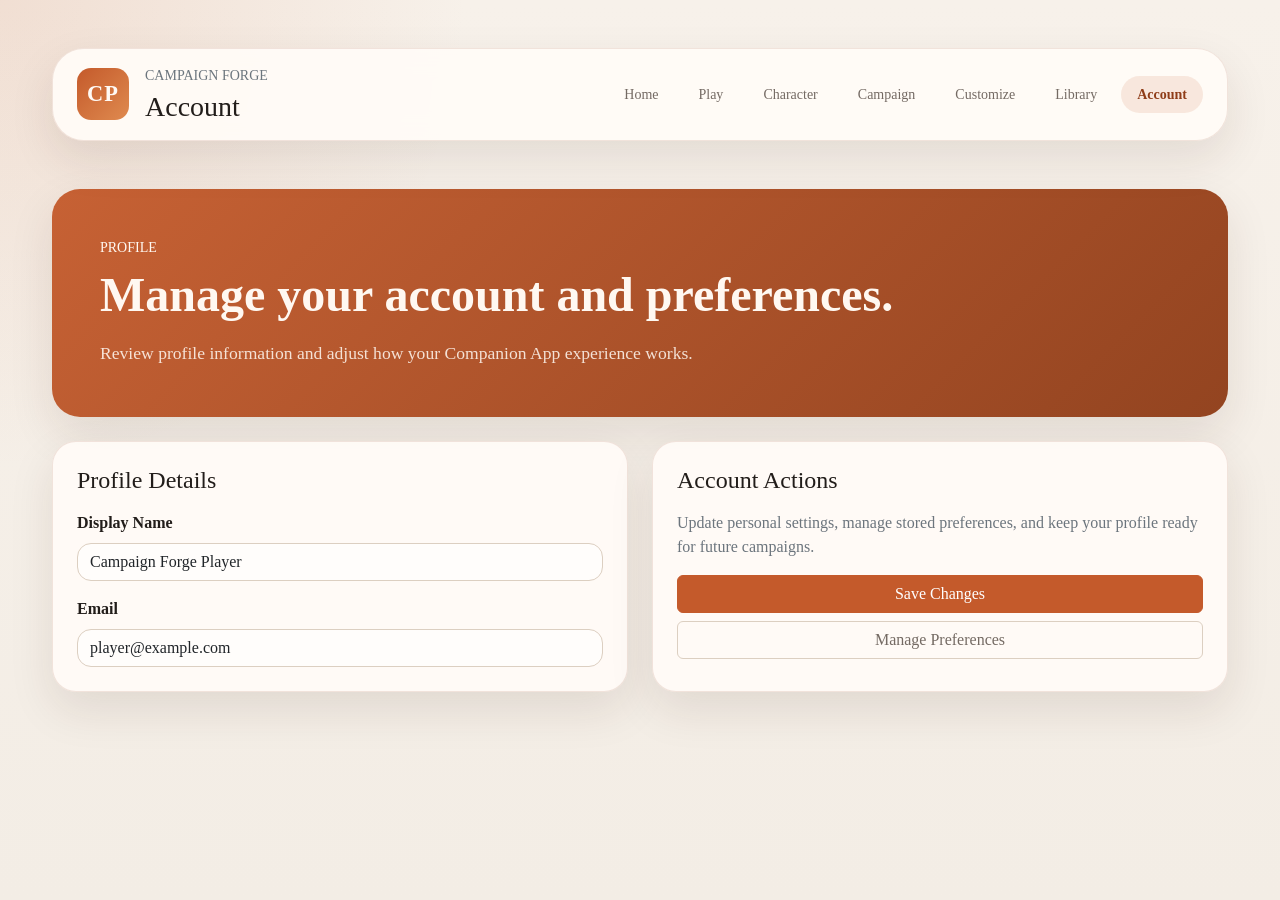
==== Account.html @ 8893d9fb "Add themed multi-page navigation and placeholder pages" ====
<!DOCTYPE html>
<html lang="en">
<head>
  <meta charset="utf-8">
  <meta name="viewport" content="width=device-width, initial-scale=1">
  <title>Account</title>
  <link href="https://cdn.jsdelivr.net/npm/bootstrap@5.3.3/dist/css/bootstrap.min.css" rel="stylesheet">
  <link href="style.css" rel="stylesheet">
</head>
<body>
  <div class="container py-4 py-lg-5 app-shell">
    <header class="topbar rounded-5 px-3 px-lg-4 py-3 mb-4 mb-lg-5">
      <div class="d-flex flex-column flex-lg-row align-items-lg-center gap-3 justify-content-between">
        <div class="d-flex align-items-center gap-3">
          <div class="brand-mark">CP</div>
          <div>
            <p class="text-uppercase small mb-1 text-secondary">Campaign Forge</p>
            <h1 class="h3 mb-0">Account</h1>
          </div>
        </div>
        <ul class="nav nav-pills flex-wrap gap-2 small">
          <li class="nav-item"><a class="nav-link" href="index.html">Home</a></li>
          <li class="nav-item"><a class="nav-link" href="Play.html">Play</a></li>
          <li class="nav-item"><a class="nav-link" href="CharacterPage.html">Character</a></li>
          <li class="nav-item"><a class="nav-link" href="Campaign.html">Campaign</a></li>
          <li class="nav-item"><a class="nav-link" href="Customize.html">Customize</a></li>
          <li class="nav-item"><a class="nav-link" href="Library.html">Library</a></li>
          <li class="nav-item"><a class="nav-link active" aria-current="page" href="Account.html">Account</a></li>
        </ul>
      </div>
    </header>

    <section class="page-hero p-4 p-lg-5 mb-4">
      <p class="text-uppercase small mb-2">Profile</p>
      <h2 class="display-5 fw-semibold mb-3">Manage your account and preferences.</h2>
      <p class="helper-text mb-0">Review profile information and adjust how your Companion App experience works.</p>
    </section>

    <div class="row g-4">
      <div class="col-lg-6">
        <div class="builder-card p-4 h-100">
          <h3 class="h4 mb-3">Profile Details</h3>
          <div class="mb-3">
            <label class="form-label">Display Name</label>
            <input type="text" class="form-control" value="Campaign Forge Player">
          </div>
          <div>
            <label class="form-label">Email</label>
            <input type="email" class="form-control" value="player@example.com">
          </div>
        </div>
      </div>
      <div class="col-lg-6">
        <div class="builder-card p-4 h-100">
          <h3 class="h4 mb-3">Account Actions</h3>
          <p class="text-secondary">Update personal settings, manage stored preferences, and keep your profile ready for future campaigns.</p>
          <div class="d-flex flex-column gap-2">
            <button class="btn btn-primary">Save Changes</button>
            <button class="btn btn-outline-secondary">Manage Preferences</button>
          </div>
        </div>
      </div>
    </div>
  </div>
</body>
</html>
---- style.css ----
:root {
  --page-bg: #f3ede5;
  --panel-bg: rgba(255, 251, 247, 0.94);
  --accent: #c45a2b;
  --accent-dark: #8f3d18;
  --ink: #221d1a;
  --muted: #746a63;
  --border: #dccfc1;
  --card-shadow: 0 18px 45px rgba(60, 31, 15, 0.1);
}

body {
  background:
    radial-gradient(circle at top left, rgba(196, 90, 43, 0.12), transparent 30%),
    linear-gradient(180deg, #f7f1ea 0%, var(--page-bg) 100%);
  color: var(--ink);
  font-family: Georgia, "Times New Roman", serif;
  min-height: 100vh;
}

.app-shell {
  max-width: 1200px;
}

.topbar,
.panel-card,
.feature-card,
.builder-card,
.info-card,
.status-card,
.library-card {
  background: var(--panel-bg);
  border: 1px solid rgba(143, 61, 24, 0.12);
  box-shadow: var(--card-shadow);
}

.topbar {
  -webkit-backdrop-filter: blur(12px);
  backdrop-filter: blur(12px);
}

.brand-mark {
  width: 52px;
  height: 52px;
  border-radius: 14px;
  display: grid;
  place-items: center;
  background: linear-gradient(135deg, var(--accent), #df8a4f);
  color: #fffaf5;
  font-size: 1.4rem;
  font-weight: 700;
  letter-spacing: 0.05em;
}

.nav-pills .nav-link {
  color: var(--muted);
  border-radius: 999px;
  padding-inline: 1rem;
}

.nav-pills .nav-link.active,
.nav-pills .show > .nav-link {
  background-color: rgba(196, 90, 43, 0.12);
  color: var(--accent-dark);
  font-weight: 600;
}

.hero,
.page-hero {
  background: linear-gradient(135deg, rgba(196, 90, 43, 0.95), rgba(143, 61, 24, 0.96));
  color: #fff8f1;
  border-radius: 28px;
  box-shadow: var(--card-shadow);
  overflow: hidden;
}

.hero .lead-copy,
.page-hero .lead-copy,
.helper-text {
  color: rgba(255, 248, 241, 0.86);
  font-size: 1.1rem;
  line-height: 1.7;
}

.quote-text {
  font-size: 1.05rem;
  color: rgba(255, 248, 241, 0.78);
}

.metric {
  border: 1px solid rgba(255, 248, 241, 0.2);
  border-radius: 18px;
  background: rgba(255, 255, 255, 0.08);
}

.feature-card,
.panel-card,
.builder-card,
.info-card,
.status-card,
.library-card {
  border-radius: 24px;
}

.feature-card h3,
.info-card h3,
.status-card h3 {
  font-size: 1.5rem;
}

.builder-card .card-header {
  background: transparent;
  border-bottom: 1px solid rgba(143, 61, 24, 0.12);
  font-weight: 700;
  color: var(--ink);
}

.character-card {
  background: var(--panel-bg);
  border: 1px solid rgba(143, 61, 24, 0.12);
  border-radius: 24px;
  overflow: hidden;
  box-shadow: var(--card-shadow);
  transition: transform 180ms ease, box-shadow 180ms ease;
}

.character-card:hover {
  transform: translateY(-4px);
  box-shadow: 0 22px 50px rgba(60, 31, 15, 0.14);
}

.portrait {
  height: 180px;
  background: linear-gradient(135deg, #2b2825, #4a443f);
  color: #fff5eb;
  display: flex;
  align-items: end;
  padding: 1.25rem;
  font-size: 1.4rem;
  font-weight: 700;
  letter-spacing: 0.04em;
}

.chip {
  border: 1px solid var(--border);
  border-radius: 999px;
  padding: 0.4rem 0.85rem;
  font-size: 0.88rem;
  background: #fff;
}

.form-label {
  color: var(--ink);
  font-weight: 600;
}

.form-control,
.form-select,
textarea {
  border-radius: 14px;
  border-color: var(--border);
  background-color: #fffdfb;
}

.form-control:focus,
.form-select:focus,
textarea:focus {
  border-color: rgba(196, 90, 43, 0.55);
  box-shadow: 0 0 0 0.2rem rgba(196, 90, 43, 0.12);
}

.btn-primary {
  background-color: var(--accent);
  border-color: var(--accent);
}

.btn-primary:hover,
.btn-primary:focus {
  background-color: var(--accent-dark);
  border-color: var(--accent-dark);
}

.btn-outline-secondary {
  border-color: var(--border);
  color: var(--muted);
}

.btn-outline-secondary:hover {
  background-color: #efe4da;
  color: var(--ink);
  border-color: #d4c1b1;
}

.btn-outline-light {
  border-width: 1.5px;
}

.status-icon {
  width: 84px;
  height: 84px;
  border-radius: 50%;
  display: grid;
  place-items: center;
  background: rgba(196, 90, 43, 0.12);
  color: var(--accent-dark);
  font-size: 2rem;
  font-weight: 700;
}

.quick-list li {
  margin-bottom: 0.6rem;
  color: var(--muted);
}

@media (max-width: 991.98px) {
  .topbar .nav {
    justify-content: center;
  }
}
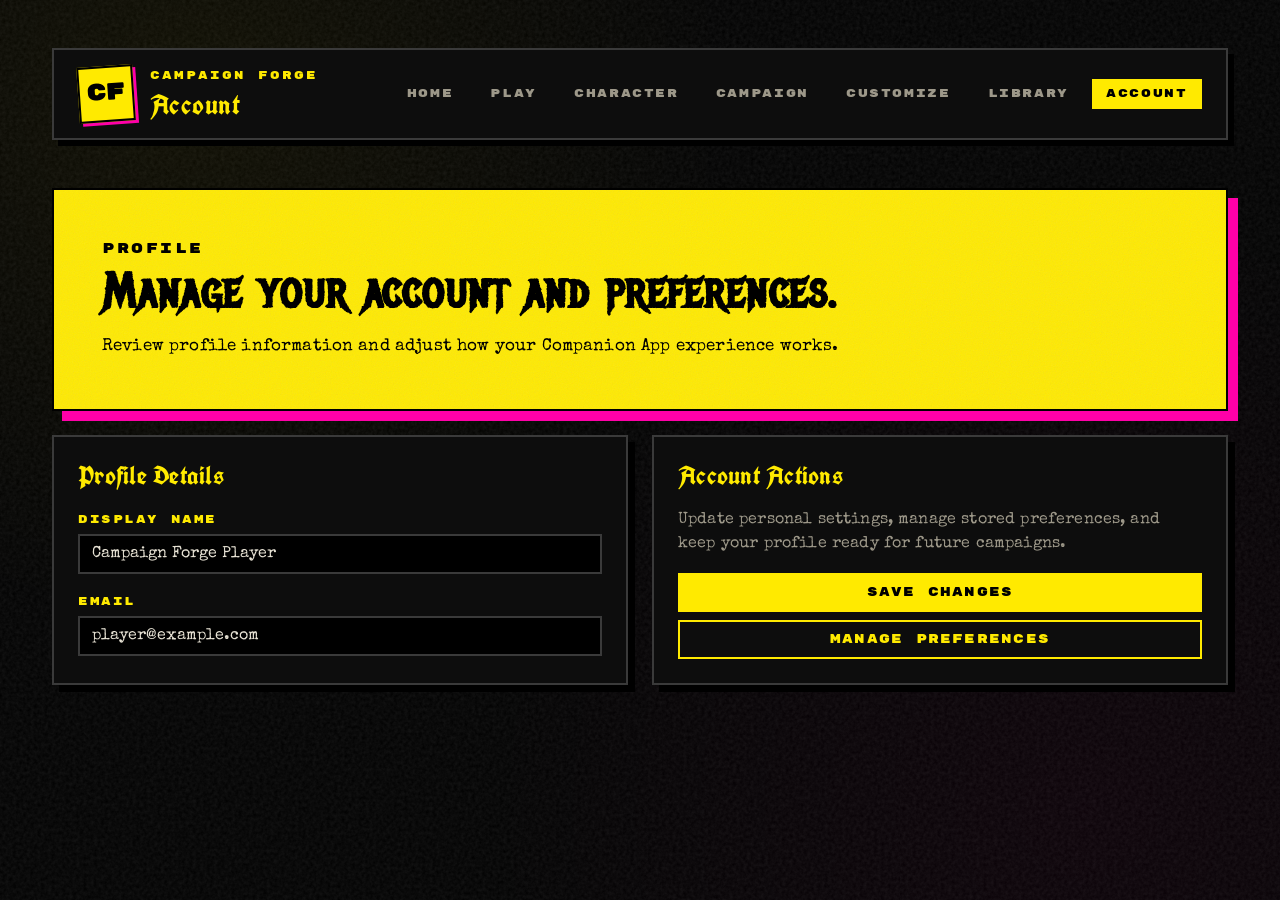
==== commit bcec8ee6: "MAJOR CHANGES FINALLY PUSHED" ====
--- a/Account.html
+++ b/Account.html
@@ -5,6 +5,9 @@
   <meta name="viewport" content="width=device-width, initial-scale=1">
   <title>Account</title>
   <link href="https://cdn.jsdelivr.net/npm/bootstrap@5.3.3/dist/css/bootstrap.min.css" rel="stylesheet">
+  <link rel="preconnect" href="https://fonts.googleapis.com">
+  <link rel="preconnect" href="https://fonts.gstatic.com" crossorigin>
+  <link href="https://fonts.googleapis.com/css2?family=Metal+Mania&family=Rubik+Mono+One&family=Special+Elite&family=UnifrakturCook:wght@700&display=swap" rel="stylesheet">
   <link href="style.css" rel="stylesheet">
 </head>
 <body>
@@ -12,7 +15,7 @@
     <header class="topbar rounded-5 px-3 px-lg-4 py-3 mb-4 mb-lg-5">
       <div class="d-flex flex-column flex-lg-row align-items-lg-center gap-3 justify-content-between">
         <div class="d-flex align-items-center gap-3">
-          <div class="brand-mark">CP</div>
+          <div class="brand-mark">CF</div>
           <div>
             <p class="text-uppercase small mb-1 text-secondary">Campaign Forge</p>
             <h1 class="h3 mb-0">Account</h1>
--- a/style.css
+++ b/style.css
@@ -1,219 +1,1186 @@
 :root {
-  --page-bg: #f3ede5;
-  --panel-bg: rgba(255, 251, 247, 0.94);
-  --accent: #c45a2b;
-  --accent-dark: #8f3d18;
-  --ink: #221d1a;
-  --muted: #746a63;
-  --border: #dccfc1;
-  --card-shadow: 0 18px 45px rgba(60, 31, 15, 0.1);
+  --mb-black: #000000;
+  --mb-panel: #0d0d0d;
+  --mb-panel-raised: #161616;
+  --mb-yellow: #ffea00;
+  --mb-yellow-dark: #c4b300;
+  --mb-pink: #ff00a8;
+  --mb-pink-dark: #b80078;
+  --mb-blood: #a60000;
+  --mb-bone: #e8e3d5;
+  --mb-bone-dim: #9d9889;
+  --mb-muted: #565248;
+  --mb-border: #252525;
+  --mb-border-strong: #3a3a3a;
+
+  --font-blackletter: "UnifrakturCook", "UnifrakturMaguntia", "Times New Roman", serif;
+  --font-display: "Rubik Mono One", "Impact", "Arial Black", sans-serif;
+  --font-body: "Special Elite", "Courier New", monospace;
+  /* "Peste" is not on Google Fonts; Metal Mania is the closest brushed/grime display face */
+  --font-peste: "Metal Mania", "UnifrakturCook", "Impact", sans-serif;
+}
+
+* {
+  -webkit-font-smoothing: antialiased;
 }
 
 body {
-  background:
-    radial-gradient(circle at top left, rgba(196, 90, 43, 0.12), transparent 30%),
-    linear-gradient(180deg, #f7f1ea 0%, var(--page-bg) 100%);
-  color: var(--ink);
-  font-family: Georgia, "Times New Roman", serif;
+  background-color: var(--mb-black);
+  background-image:
+    radial-gradient(circle at 15% 10%, rgba(255, 234, 0, 0.05), transparent 40%),
+    radial-gradient(circle at 85% 90%, rgba(255, 0, 168, 0.04), transparent 45%),
+    url("data:image/svg+xml;utf8,<svg xmlns='http://www.w3.org/2000/svg' viewBox='0 0 300 300'><filter id='n'><feTurbulence type='fractalNoise' baseFrequency='0.85' numOctaves='3' stitchTiles='stitch'/><feColorMatrix values='0 0 0 0 1  0 0 0 0 1  0 0 0 0 1  0 0 0 0.08 0'/></filter><rect width='100%25' height='100%25' filter='url(%23n)'/></svg>");
+  background-attachment: fixed;
+  color: var(--mb-bone);
+  font-family: var(--font-body);
   min-height: 100vh;
+  letter-spacing: 0.01em;
+}
+
+h1, h2, h3, h4, h5, h6,
+.display-4, .display-5, .display-6 {
+  font-family: var(--font-blackletter);
+  color: var(--mb-bone);
+  font-weight: 700;
+  letter-spacing: 0.015em;
+  line-height: 1.05;
+}
+
+.display-5 {
+  /* No pink shadow — blackletter + offset shadow is unreadable.
+     Hero headings get a thin black shadow instead, below. */
+}
+
+.display-6 {
+  color: var(--mb-yellow);
+  font-size: 3rem;
+}
+
+p { line-height: 1.55; }
+
+.text-uppercase {
+  font-family: var(--font-display);
+  letter-spacing: 0.18em !important;
+}
+
+.text-uppercase.text-secondary,
+p.text-uppercase.small.text-secondary {
+  color: var(--mb-yellow) !important;
+  font-size: 0.7rem;
+}
+
+.lead-copy,
+.helper-text,
+.quote-text {
+  font-size: 1.05rem;
+  line-height: 1.6;
 }
 
 .app-shell {
   max-width: 1200px;
 }
 
-.topbar,
+/* ----- Topbar ----- */
+.topbar {
+  background-color: var(--mb-panel) !important;
+  border: 2px solid var(--mb-border-strong) !important;
+  border-radius: 0 !important;
+  box-shadow: 6px 6px 0 var(--mb-black);
+  -webkit-backdrop-filter: none;
+  backdrop-filter: none;
+}
+
+.topbar h1 {
+  font-family: var(--font-blackletter);
+  color: var(--mb-yellow);
+}
+
+.brand-mark {
+  width: 56px;
+  height: 56px;
+  border-radius: 0;
+  background: var(--mb-yellow);
+  color: var(--mb-black);
+  font-family: var(--font-display);
+  font-size: 1.4rem;
+  font-weight: 900;
+  letter-spacing: 0;
+  transform: rotate(-4deg);
+  display: grid;
+  place-items: center;
+  border: 2px solid var(--mb-black);
+  box-shadow: 3px 3px 0 var(--mb-pink);
+}
+
+/* ----- Nav pills ----- */
+.nav-pills .nav-link {
+  color: var(--mb-bone-dim);
+  border-radius: 0;
+  padding: 0.35rem 0.85rem;
+  font-family: var(--font-display);
+  font-size: 0.72rem;
+  letter-spacing: 0.14em;
+  text-transform: uppercase;
+  border: 1px solid transparent;
+}
+
+.nav-pills .nav-link:hover {
+  color: var(--mb-yellow);
+  border-color: var(--mb-border-strong);
+  background: transparent;
+}
+
+.nav-pills .nav-link.active,
+.nav-pills .show > .nav-link {
+  background-color: var(--mb-yellow);
+  color: var(--mb-black);
+  font-weight: 400;
+  border-color: var(--mb-yellow);
+}
+
+/* ----- Cards / panels ----- */
 .panel-card,
 .feature-card,
 .builder-card,
 .info-card,
 .status-card,
 .library-card {
-  background: var(--panel-bg);
-  border: 1px solid rgba(143, 61, 24, 0.12);
-  box-shadow: var(--card-shadow);
-}
-
-.topbar {
-  -webkit-backdrop-filter: blur(12px);
-  backdrop-filter: blur(12px);
-}
-
-.brand-mark {
-  width: 52px;
-  height: 52px;
-  border-radius: 14px;
-  display: grid;
-  place-items: center;
-  background: linear-gradient(135deg, var(--accent), #df8a4f);
-  color: #fffaf5;
-  font-size: 1.4rem;
-  font-weight: 700;
-  letter-spacing: 0.05em;
-}
-
-.nav-pills .nav-link {
-  color: var(--muted);
-  border-radius: 999px;
-  padding-inline: 1rem;
-}
-
-.nav-pills .nav-link.active,
-.nav-pills .show > .nav-link {
-  background-color: rgba(196, 90, 43, 0.12);
-  color: var(--accent-dark);
-  font-weight: 600;
-}
-
+  background-color: var(--mb-panel) !important;
+  border: 2px solid var(--mb-border-strong) !important;
+  border-radius: 0 !important;
+  box-shadow: 7px 7px 0 var(--mb-black);
+  color: var(--mb-bone);
+}
+
+/* Bootstrap's .text-dark forces near-black color with !important, which on
+   our dark panels produces black-on-near-black. Override it hard. */
+.info-card,
+.info-card.text-dark,
+.panel-card.text-dark,
+.panel-card.text-dark h1,
+.panel-card.text-dark h2,
+.panel-card.text-dark h3,
+.panel-card.text-dark h4,
+.panel-card.text-dark h5,
+.panel-card.text-dark h6,
+.info-card.text-dark h1,
+.info-card.text-dark h2,
+.info-card.text-dark h3,
+.info-card.text-dark h4,
+.info-card.text-dark h5,
+.info-card.text-dark h6 {
+  color: var(--mb-bone) !important;
+}
+
+.panel-card.text-dark h3,
+.panel-card.text-dark h4,
+.info-card.text-dark h3,
+.info-card.text-dark h4 {
+  color: var(--mb-yellow) !important;
+}
+
+.info-card .text-secondary,
+.info-card.text-dark .text-secondary,
+.panel-card .text-secondary,
+.panel-card.text-dark .text-secondary,
+.feature-card .text-secondary,
+.builder-card .text-secondary,
+.status-card .text-secondary,
+.library-card .text-secondary,
+.character-card .text-secondary {
+  color: var(--mb-bone-dim) !important;
+}
+
+.panel-card.text-dark .text-uppercase.text-secondary,
+.info-card.text-dark .text-uppercase.text-secondary {
+  background: var(--mb-yellow);
+  color: var(--mb-black) !important;
+  padding: 0.2rem 0.55rem;
+  display: inline-block;
+  transform: rotate(-1deg);
+  border: 2px solid var(--mb-black);
+  box-shadow: 2px 2px 0 var(--mb-pink);
+}
+
+.feature-card h3,
+.info-card h3,
+.status-card h3,
+.panel-card h3,
+.library-card h3,
+.builder-card h3 {
+  font-family: var(--font-blackletter);
+  color: var(--mb-yellow);
+  font-size: 1.6rem;
+  letter-spacing: 0.01em;
+}
+
+/* ----- Hero / page-hero ----- */
 .hero,
 .page-hero {
-  background: linear-gradient(135deg, rgba(196, 90, 43, 0.95), rgba(143, 61, 24, 0.96));
-  color: #fff8f1;
-  border-radius: 28px;
-  box-shadow: var(--card-shadow);
+  background: var(--mb-yellow) !important;
+  color: var(--mb-black) !important;
+  border-radius: 0;
+  border: 2px solid var(--mb-black);
+  box-shadow: 10px 10px 0 var(--mb-pink);
   overflow: hidden;
+  position: relative;
+}
+
+.hero::before,
+.page-hero::before {
+  content: "";
+  position: absolute;
+  inset: 0;
+  background-image: url("data:image/svg+xml;utf8,<svg xmlns='http://www.w3.org/2000/svg' viewBox='0 0 200 200'><filter id='n'><feTurbulence type='fractalNoise' baseFrequency='0.9' numOctaves='2' stitchTiles='stitch'/></filter><rect width='100%25' height='100%25' filter='url(%23n)' opacity='0.12'/></svg>");
+  pointer-events: none;
+}
+
+.hero > *,
+.page-hero > * {
+  position: relative;
+}
+
+.hero h2, .page-hero h2,
+.hero h3, .page-hero h3 {
+  color: var(--mb-black) !important;
+}
+
+.hero h2.display-5,
+.page-hero h2.display-5 {
+  font-family: var(--font-peste);
+  font-weight: 400;
+  letter-spacing: 0.02em;
+  line-height: 1.05;
+  text-shadow: none;
+}
+
+.hero .text-uppercase,
+.page-hero .text-uppercase,
+.hero p.text-uppercase.small.text-secondary,
+.page-hero p.text-uppercase.small.text-secondary {
+  color: var(--mb-black) !important;
 }
 
 .hero .lead-copy,
 .page-hero .lead-copy,
-.helper-text {
-  color: rgba(255, 248, 241, 0.86);
-  font-size: 1.1rem;
-  line-height: 1.7;
-}
-
-.quote-text {
-  font-size: 1.05rem;
-  color: rgba(255, 248, 241, 0.78);
+.hero .helper-text,
+.page-hero .helper-text,
+.hero .quote-text {
+  color: var(--mb-black) !important;
+  font-weight: 500;
+}
+
+.hero .text-white-50,
+.page-hero .text-white-50 {
+  color: var(--mb-black) !important;
+  opacity: 0.75;
 }
 
 .metric {
-  border: 1px solid rgba(255, 248, 241, 0.2);
-  border-radius: 18px;
-  background: rgba(255, 255, 255, 0.08);
-}
-
-.feature-card,
-.panel-card,
-.builder-card,
-.info-card,
-.status-card,
-.library-card {
-  border-radius: 24px;
-}
-
-.feature-card h3,
-.info-card h3,
-.status-card h3 {
-  font-size: 1.5rem;
-}
-
+  border: 2px solid var(--mb-black);
+  border-radius: 0;
+  background: var(--mb-black);
+  color: var(--mb-bone);
+}
+
+.metric .small,
+.metric .text-white-50 {
+  color: var(--mb-yellow) !important;
+  opacity: 1;
+  font-family: var(--font-display);
+  letter-spacing: 0.12em;
+  text-transform: uppercase;
+  font-size: 0.68rem;
+}
+
+.metric .fs-4 {
+  font-family: var(--font-display);
+  color: var(--mb-bone);
+}
+
+/* ----- Builder card header ----- */
 .builder-card .card-header {
-  background: transparent;
-  border-bottom: 1px solid rgba(143, 61, 24, 0.12);
-  font-weight: 700;
-  color: var(--ink);
-}
-
+  background: var(--mb-black) !important;
+  border-bottom: 2px solid var(--mb-yellow) !important;
+  border-radius: 0;
+  font-family: var(--font-display);
+  font-weight: 400;
+  color: var(--mb-yellow) !important;
+  letter-spacing: 0.15em;
+  text-transform: uppercase;
+  font-size: 0.88rem;
+}
+
+/* ----- Character cards ----- */
 .character-card {
-  background: var(--panel-bg);
-  border: 1px solid rgba(143, 61, 24, 0.12);
-  border-radius: 24px;
+  background: var(--mb-panel);
+  border: 2px solid var(--mb-border-strong);
+  border-radius: 0;
   overflow: hidden;
-  box-shadow: var(--card-shadow);
-  transition: transform 180ms ease, box-shadow 180ms ease;
+  box-shadow: 6px 6px 0 var(--mb-black);
+  transition: transform 150ms ease, box-shadow 150ms ease, border-color 150ms ease;
+  color: var(--mb-bone);
 }
 
 .character-card:hover {
-  transform: translateY(-4px);
-  box-shadow: 0 22px 50px rgba(60, 31, 15, 0.14);
+  transform: translate(-2px, -2px);
+  box-shadow: 10px 10px 0 var(--mb-pink);
+  border-color: var(--mb-yellow);
+}
+
+.character-card h3 {
+  font-family: var(--font-blackletter);
+  color: var(--mb-yellow);
 }
 
 .portrait {
-  height: 180px;
-  background: linear-gradient(135deg, #2b2825, #4a443f);
-  color: #fff5eb;
+  height: 170px;
+  background-color: var(--mb-black);
+  background-image:
+    linear-gradient(135deg, rgba(255, 234, 0, 0.1) 0%, transparent 60%),
+    url("data:image/svg+xml;utf8,<svg xmlns='http://www.w3.org/2000/svg' viewBox='0 0 100 100'><filter id='n'><feTurbulence type='fractalNoise' baseFrequency='1.2' numOctaves='2'/></filter><rect width='100%25' height='100%25' filter='url(%23n)' opacity='0.18'/></svg>");
+  color: var(--mb-yellow);
   display: flex;
   align-items: end;
-  padding: 1.25rem;
-  font-size: 1.4rem;
-  font-weight: 700;
-  letter-spacing: 0.04em;
+  padding: 1.1rem;
+  font-family: var(--font-display);
+  font-size: 1.5rem;
+  font-weight: 400;
+  letter-spacing: 0.05em;
+  border-bottom: 2px solid var(--mb-yellow);
 }
 
 .chip {
-  border: 1px solid var(--border);
-  border-radius: 999px;
-  padding: 0.4rem 0.85rem;
-  font-size: 0.88rem;
-  background: #fff;
-}
-
+  border: 1px solid var(--mb-yellow);
+  border-radius: 0;
+  padding: 0.28rem 0.65rem;
+  font-family: var(--font-display);
+  font-size: 0.68rem;
+  letter-spacing: 0.1em;
+  text-transform: uppercase;
+  background: transparent;
+  color: var(--mb-yellow);
+}
+
+/* ----- Badges ----- */
+.badge {
+  border-radius: 0;
+  font-family: var(--font-display);
+  font-size: 0.62rem;
+  letter-spacing: 0.14em;
+  padding: 0.35em 0.6em;
+}
+
+.badge.text-bg-success-subtle,
+.badge.text-success-emphasis {
+  background-color: var(--mb-yellow) !important;
+  color: var(--mb-black) !important;
+}
+
+.badge.text-bg-warning-subtle,
+.badge.text-warning-emphasis {
+  background-color: var(--mb-pink) !important;
+  color: var(--mb-black) !important;
+}
+
+/* ----- Forms ----- */
 .form-label {
-  color: var(--ink);
-  font-weight: 600;
+  font-family: var(--font-display);
+  color: var(--mb-yellow);
+  font-size: 0.7rem;
+  letter-spacing: 0.14em;
+  text-transform: uppercase;
+  margin-bottom: 0.35rem;
 }
 
 .form-control,
 .form-select,
 textarea {
-  border-radius: 14px;
-  border-color: var(--border);
-  background-color: #fffdfb;
-}
+  border-radius: 0;
+  border: 2px solid var(--mb-border-strong);
+  background-color: var(--mb-black);
+  color: var(--mb-bone);
+  font-family: var(--font-body);
+}
+
+.form-control::placeholder { color: var(--mb-muted); }
 
 .form-control:focus,
 .form-select:focus,
 textarea:focus {
-  border-color: rgba(196, 90, 43, 0.55);
-  box-shadow: 0 0 0 0.2rem rgba(196, 90, 43, 0.12);
+  border-color: var(--mb-yellow);
+  background-color: var(--mb-black);
+  color: var(--mb-bone);
+  box-shadow: 0 0 0 3px rgba(255, 234, 0, 0.15);
+}
+
+.form-select {
+  background-image: url("data:image/svg+xml,%3csvg xmlns='http://www.w3.org/2000/svg' viewBox='0 0 16 16'%3e%3cpath fill='none' stroke='%23ffea00' stroke-linecap='round' stroke-linejoin='round' stroke-width='2' d='M2 5l6 6 6-6'/%3e%3c/svg%3e");
+}
+
+.form-check-input {
+  border-radius: 0;
+  border: 2px solid var(--mb-border-strong);
+  background-color: var(--mb-black);
+}
+
+.form-check-input:checked {
+  background-color: var(--mb-yellow);
+  border-color: var(--mb-yellow);
+}
+
+/* Form switches: pink off, yellow on */
+.form-switch .form-check-input {
+  border-radius: 2em;
+  background-color: var(--mb-pink);
+  border-color: var(--mb-pink);
+  --bs-form-switch-bg: url("data:image/svg+xml,%3csvg xmlns='http://www.w3.org/2000/svg' viewBox='-4 -4 8 8'%3e%3ccircle r='3' fill='%23000000'/%3e%3c/svg%3e");
+}
+
+.form-switch .form-check-input:checked {
+  background-color: var(--mb-yellow);
+  border-color: var(--mb-yellow);
+  --bs-form-switch-bg: url("data:image/svg+xml,%3csvg xmlns='http://www.w3.org/2000/svg' viewBox='-4 -4 8 8'%3e%3ccircle r='3' fill='%23000000'/%3e%3c/svg%3e");
+}
+
+.form-switch .form-check-input:focus {
+  border-color: var(--mb-yellow);
+  box-shadow: 0 0 0 3px rgba(255, 234, 0, 0.2);
+}
+
+.form-check-label { color: var(--mb-bone); }
+
+/* ----- Buttons ----- */
+.btn {
+  border-radius: 0;
+  font-family: var(--font-display);
+  font-size: 0.78rem;
+  letter-spacing: 0.1em;
+  text-transform: uppercase;
+  padding: 0.5rem 1rem;
+  border-width: 2px;
+  transition: transform 120ms ease, box-shadow 120ms ease, background-color 120ms ease;
 }
 
 .btn-primary {
-  background-color: var(--accent);
-  border-color: var(--accent);
+  background-color: var(--mb-yellow);
+  border-color: var(--mb-yellow);
+  color: var(--mb-black);
 }
 
 .btn-primary:hover,
-.btn-primary:focus {
-  background-color: var(--accent-dark);
-  border-color: var(--accent-dark);
+.btn-primary:focus,
+.btn-primary:active {
+  background-color: var(--mb-pink) !important;
+  border-color: var(--mb-pink) !important;
+  color: var(--mb-black) !important;
+  transform: translate(-1px, -1px);
+  box-shadow: 3px 3px 0 var(--mb-yellow);
 }
 
 .btn-outline-secondary {
-  border-color: var(--border);
-  color: var(--muted);
-}
-
-.btn-outline-secondary:hover {
-  background-color: #efe4da;
-  color: var(--ink);
-  border-color: #d4c1b1;
+  background-color: transparent;
+  border-color: var(--mb-yellow);
+  color: var(--mb-yellow);
+}
+
+.btn-outline-secondary:hover,
+.btn-outline-secondary:focus {
+  background-color: var(--mb-yellow);
+  color: var(--mb-black);
+  border-color: var(--mb-yellow);
 }
 
 .btn-outline-light {
-  border-width: 1.5px;
-}
-
+  border-color: var(--mb-black);
+  color: var(--mb-black);
+}
+
+.btn-outline-light:hover,
+.btn-outline-light:focus {
+  background-color: var(--mb-black);
+  color: var(--mb-yellow);
+  border-color: var(--mb-black);
+}
+
+.btn-light {
+  background-color: var(--mb-black);
+  color: var(--mb-yellow);
+  border-color: var(--mb-black);
+}
+
+.btn-light:hover,
+.btn-light:focus {
+  background-color: var(--mb-pink);
+  color: var(--mb-black);
+  border-color: var(--mb-pink);
+}
+
+.btn-dark {
+  background-color: var(--mb-black);
+  border-color: var(--mb-yellow);
+  color: var(--mb-yellow);
+}
+
+.btn-dark:hover,
+.btn-dark:focus {
+  background-color: var(--mb-yellow);
+  color: var(--mb-black);
+  border-color: var(--mb-yellow);
+}
+
+.btn-roll {
+  background: var(--mb-pink);
+  color: var(--mb-black);
+  border: 2px solid var(--mb-black);
+  padding: 0.25rem 0.7rem;
+  font-size: 0.85rem;
+  letter-spacing: 0;
+  line-height: 1;
+}
+
+.btn-roll:hover,
+.btn-roll:focus {
+  background: var(--mb-yellow);
+  color: var(--mb-black);
+  border-color: var(--mb-black);
+  transform: translate(-1px, -1px);
+  box-shadow: 2px 2px 0 var(--mb-pink);
+}
+
+.btn-roll-all {
+  background: var(--mb-pink);
+  color: var(--mb-black);
+  border-color: var(--mb-black);
+}
+
+.btn-roll-all:hover,
+.btn-roll-all:focus {
+  background: var(--mb-yellow);
+  color: var(--mb-black);
+  border-color: var(--mb-black);
+}
+
+/* Input group — flatten */
+.input-group > .form-control,
+.input-group > .btn {
+  border-radius: 0 !important;
+}
+
+.input-group > .btn-roll {
+  border-left-width: 2px;
+}
+
+/* ----- Status / success icon ----- */
 .status-icon {
-  width: 84px;
-  height: 84px;
+  width: 88px;
+  height: 88px;
+  border-radius: 0;
+  display: grid;
+  place-items: center;
+  background: var(--mb-yellow);
+  color: var(--mb-black);
+  font-size: 2.2rem;
+  font-weight: 900;
+  transform: rotate(-4deg);
+  border: 3px solid var(--mb-black);
+  box-shadow: 5px 5px 0 var(--mb-pink);
+}
+
+/* ----- Lists ----- */
+.quick-list {
+  list-style: none;
+  padding-left: 0;
+}
+.quick-list li {
+  margin-bottom: 0.55rem;
+  color: var(--mb-bone-dim);
+  position: relative;
+  padding-left: 1.25rem;
+}
+.quick-list li::before {
+  content: "†";
+  position: absolute;
+  left: 0;
+  color: var(--mb-yellow);
+  font-weight: 700;
+}
+
+/* ----- Alerts ----- */
+.alert {
+  border-radius: 0;
+  border-width: 2px;
+  font-family: var(--font-body);
+}
+
+.alert-success {
+  background-color: var(--mb-yellow);
+  color: var(--mb-black);
+  border-color: var(--mb-black);
+}
+
+.alert-danger {
+  background-color: var(--mb-blood);
+  color: var(--mb-bone);
+  border-color: var(--mb-bone);
+}
+
+/* ----- Modal ----- */
+.modal-content {
+  background-color: var(--mb-panel);
+  color: var(--mb-bone);
+  border: 2px solid var(--mb-yellow);
+  border-radius: 0;
+  box-shadow: 8px 8px 0 var(--mb-pink);
+}
+
+.modal-header {
+  border-bottom: 2px solid var(--mb-yellow);
+}
+
+.modal-title {
+  font-family: var(--font-blackletter);
+  color: var(--mb-yellow);
+}
+
+.btn-close {
+  filter: invert(1) brightness(1.8);
+}
+
+/* ----- Dice roll output ----- */
+.roll-result {
+  font-family: var(--font-display);
+  color: var(--mb-pink);
+  font-size: 0.68rem;
+  letter-spacing: 0.08em;
+  margin-top: 0.3rem;
+  min-height: 0.9rem;
+  text-transform: uppercase;
+}
+
+@keyframes shake {
+  0%, 100% { transform: translate(0, 0); }
+  25%      { transform: translate(-1px, 1px); }
+  50%      { transform: translate(1px, -1px); }
+  75%      { transform: translate(-1px, -1px); }
+}
+
+.rolling {
+  animation: shake 0.25s ease-in-out;
+  background-color: #1a1500 !important;
+}
+
+/* ----- Small utility overrides ----- */
+.text-secondary { color: var(--mb-bone-dim) !important; }
+
+small.text-muted { color: var(--mb-bone-dim) !important; }
+
+a { color: var(--mb-yellow); }
+a:hover { color: var(--mb-pink); }
+
+hr { border-color: var(--mb-border-strong); opacity: 1; }
+
+/* ----- Selection ----- */
+::selection {
+  background: var(--mb-yellow);
+  color: var(--mb-black);
+}
+
+/* ===== Character Sheet (modal) ===== */
+.modal-dialog.modal-character-sheet {
+  max-width: 1120px;
+}
+
+.modal-dialog.modal-character-sheet .modal-body {
+  padding: 0;
+  background: var(--mb-black);
+}
+
+.character-sheet {
+  background: var(--mb-black);
+  color: var(--mb-bone);
+  padding: 1.25rem 1.5rem 1.5rem;
+  font-family: var(--font-body);
+  position: relative;
+  background-image:
+    url("data:image/svg+xml;utf8,<svg xmlns='http://www.w3.org/2000/svg' viewBox='0 0 200 200'><filter id='n'><feTurbulence type='fractalNoise' baseFrequency='0.9' numOctaves='2' stitchTiles='stitch'/></filter><rect width='100%25' height='100%25' filter='url(%23n)' opacity='0.08'/></svg>");
+}
+
+.character-sheet::before {
+  content: "";
+  position: absolute;
+  top: 0; bottom: 0;
+  left: 38%; right: 38%;
+  background: var(--mb-yellow);
+  opacity: 0.07;
+  pointer-events: none;
+  z-index: 0;
+}
+
+.character-sheet > * { position: relative; z-index: 1; }
+
+.cs-topbar {
+  display: flex;
+  justify-content: space-between;
+  align-items: baseline;
+  margin-bottom: 1rem;
+  padding-bottom: 0.5rem;
+  border-bottom: 2px solid var(--mb-yellow);
+  gap: 1rem;
+  flex-wrap: wrap;
+}
+
+.cs-logo {
+  font-family: var(--font-blackletter);
+  color: var(--mb-yellow);
+  font-size: 1.9rem;
+  letter-spacing: 0.02em;
+  transform: rotate(-1.5deg);
+  line-height: 1;
+}
+
+.cs-title {
+  font-family: var(--font-display);
+  color: var(--mb-pink);
+  font-size: 0.75rem;
+  letter-spacing: 0.18em;
+  text-transform: uppercase;
+}
+
+.cs-grid {
+  display: grid;
+  grid-template-columns: 1.05fr 0.9fr 1.05fr;
+  gap: 0.85rem;
+  align-items: start;
+}
+
+.cs-box {
+  border: 2px solid var(--mb-yellow);
+  padding: 0.7rem 0.85rem;
+  margin-bottom: 0.75rem;
+  background: rgba(255, 234, 0, 0.04);
+}
+
+.cs-box:last-child { margin-bottom: 0; }
+
+.cs-label {
+  font-family: var(--font-blackletter);
+  color: var(--mb-yellow);
+  font-size: 1.2rem;
+  line-height: 1.1;
+  margin-bottom: 0.3rem;
+  display: flex;
+  align-items: baseline;
+  gap: 0.5rem;
+  flex-wrap: wrap;
+}
+
+.cs-label small {
+  font-family: var(--font-body);
+  color: var(--mb-bone-dim);
+  font-size: 0.68rem;
+  font-weight: normal;
+  letter-spacing: 0.02em;
+  text-transform: none;
+}
+
+.cs-value {
+  font-family: var(--font-body);
+  color: var(--mb-bone);
+  font-size: 0.95rem;
+  line-height: 1.4;
+  min-height: 1.2rem;
+  word-break: break-word;
+}
+
+/* Center column */
+.cs-hp {
+  text-align: center;
+  padding: 1rem 0.5rem 0.75rem;
+  border: 2px solid var(--mb-yellow);
+  background: rgba(255, 234, 0, 0.04);
+  margin-bottom: 0.75rem;
+  position: relative;
+}
+
+.cs-hp-label {
+  font-family: var(--font-display);
+  color: var(--mb-yellow);
+  font-size: 0.72rem;
+  letter-spacing: 0.18em;
+  text-transform: uppercase;
+}
+
+.cs-hp-skull {
+  font-size: 4rem;
+  color: var(--mb-bone);
+  line-height: 1;
+  margin: 0.1rem 0 0.2rem;
+  text-shadow: 0 0 18px rgba(255, 234, 0, 0.35);
+}
+
+.cs-hp-values {
+  font-family: var(--font-display);
+  font-size: 1.5rem;
+  color: var(--mb-pink);
+  line-height: 1.1;
+}
+
+.cs-hp-sub {
+  font-family: var(--font-body);
+  color: var(--mb-bone-dim);
+  font-size: 0.65rem;
+  letter-spacing: 0.1em;
+  text-transform: uppercase;
+  margin-top: 0.15rem;
+}
+
+.cs-abilities {
+  display: grid;
+  gap: 0.4rem;
+  margin-bottom: 0.75rem;
+}
+
+.cs-ability {
+  display: flex;
+  align-items: center;
+  justify-content: space-between;
+  border: 2px solid var(--mb-yellow);
+  padding: 0.4rem 0.75rem;
+  background: rgba(255, 234, 0, 0.04);
+}
+
+.cs-ability-label {
+  font-family: var(--font-blackletter);
+  color: var(--mb-yellow);
+  font-size: 1.2rem;
+  letter-spacing: 0.02em;
+  line-height: 1;
+}
+
+.cs-ability-value {
+  font-family: var(--font-display);
+  color: var(--mb-bone);
+  font-size: 1.35rem;
+  min-width: 2.5ch;
+  text-align: right;
+  line-height: 1;
+}
+
+.cs-omens {
+  border: 2px dashed var(--mb-yellow);
+  padding: 0.6rem 0.75rem;
+  text-align: center;
+  background: rgba(255, 0, 168, 0.05);
+}
+
+.cs-omens .cs-value {
+  font-family: var(--font-display);
+  color: var(--mb-pink);
+  font-size: 1.2rem;
+}
+
+/* Right column */
+.cs-armor-tiers {
+  display: flex;
+  gap: 0.6rem;
+  margin-top: 0.2rem;
+}
+
+.cs-armor-tier {
+  display: inline-flex;
+  flex-direction: column;
+  align-items: center;
+  justify-content: center;
+  width: 2.6rem;
+  height: 2.6rem;
+  border: 2px solid var(--mb-yellow);
+  border-radius: 50%;
+  color: var(--mb-yellow);
+  font-family: var(--font-display);
+  font-size: 0.85rem;
+  line-height: 1;
+  gap: 0.1rem;
+}
+
+.cs-armor-tier small {
+  font-size: 0.5rem;
+  color: var(--mb-bone-dim);
+  letter-spacing: 0;
+  text-transform: none;
+}
+
+.cs-armor-tier.is-active {
+  background: var(--mb-yellow);
+  color: var(--mb-black);
+}
+
+.cs-armor-tier.is-active small { color: var(--mb-black); }
+
+.cs-eq-list {
+  list-style: none;
+  padding: 0;
+  margin: 0;
+}
+
+.cs-eq-list li {
+  padding: 0.3rem 0;
+  border-bottom: 1px dashed var(--mb-border-strong);
+  color: var(--mb-bone);
+  font-size: 0.9rem;
+}
+
+.cs-eq-list li:last-child { border-bottom: none; }
+
+.cs-eq-list li.is-empty {
+  color: var(--mb-muted);
+  font-style: italic;
+}
+
+.cs-footer {
+  display: grid;
+  grid-template-columns: 1fr 1fr;
+  gap: 0.75rem;
+  margin-top: 0.75rem;
+}
+
+.cs-silver {
+  border: 2px solid var(--mb-yellow);
+  padding: 0.5rem 0.75rem;
+  background: rgba(255, 234, 0, 0.04);
+}
+
+.cs-silver .cs-value {
+  font-family: var(--font-display);
+  color: var(--mb-yellow);
+  font-size: 1.3rem;
+}
+
+.cs-miseries-wrap {
+  border: 2px solid var(--mb-pink);
+  padding: 0.5rem 0.75rem;
+  background: rgba(255, 0, 168, 0.06);
+}
+
+.cs-miseries-dots {
+  display: flex;
+  gap: 0.3rem;
+  margin-top: 0.3rem;
+  flex-wrap: wrap;
+}
+
+.cs-miseries-dots span {
+  width: 1.5rem;
+  height: 1.5rem;
+  border: 2px solid var(--mb-yellow);
   border-radius: 50%;
   display: grid;
   place-items: center;
-  background: rgba(196, 90, 43, 0.12);
-  color: var(--accent-dark);
-  font-size: 2rem;
+  color: var(--mb-yellow);
+  font-family: var(--font-display);
+  font-size: 0.65rem;
+  line-height: 1;
+}
+
+.cs-miseries-dots span.is-active {
+  background: var(--mb-pink);
+  color: var(--mb-black);
+  border-color: var(--mb-pink);
+}
+
+.cs-reminders {
+  margin-top: 1rem;
+  padding-top: 0.75rem;
+  border-top: 2px solid var(--mb-yellow);
+  display: grid;
+  grid-template-columns: 1fr 1fr;
+  gap: 1rem;
+  font-family: var(--font-body);
+  color: var(--mb-bone-dim);
+  font-size: 0.76rem;
+  letter-spacing: 0.01em;
+}
+
+.cs-reminders > div:last-child { text-align: right; }
+
+/* Editable sheet fields */
+.cs-value[contenteditable="true"],
+.cs-ability-value[contenteditable="true"],
+.cs-hp-values [contenteditable="true"] {
+  outline: none;
+  border-bottom: 1px dashed var(--mb-border-strong);
+  cursor: text;
+  transition: border-color 120ms ease, background-color 120ms ease;
+}
+
+.cs-value[contenteditable="true"]:hover,
+.cs-ability-value[contenteditable="true"]:hover {
+  border-bottom-color: var(--mb-yellow);
+  background: rgba(255, 234, 0, 0.05);
+}
+
+.cs-value[contenteditable="true"]:focus,
+.cs-ability-value[contenteditable="true"]:focus,
+.cs-hp-values [contenteditable="true"]:focus {
+  outline: none;
+  border-bottom-color: var(--mb-pink);
+  background: rgba(255, 0, 168, 0.08);
+  color: var(--mb-yellow);
+}
+
+.cs-armor-tier,
+.cs-miseries-dots span {
+  transition: transform 120ms ease, background-color 120ms ease, color 120ms ease;
+}
+
+.cs-armor-tier.is-clickable,
+.cs-miseries-dots.is-clickable span {
+  cursor: pointer;
+}
+
+.cs-armor-tier.is-clickable:hover,
+.cs-miseries-dots.is-clickable span:hover {
+  transform: scale(1.08);
+  background: rgba(255, 234, 0, 0.18);
+}
+
+.cs-readonly-note {
+  font-family: var(--font-display);
+  color: var(--mb-pink);
+  font-size: 0.65rem;
+  letter-spacing: 0.14em;
+  text-transform: uppercase;
+  text-align: center;
+  margin-top: 0.75rem;
+  padding-top: 0.75rem;
+  border-top: 1px dashed var(--mb-border-strong);
+}
+
+/* ===== Library rules browser ===== */
+.library-tile {
+  width: 100%;
+  background: var(--mb-panel);
+  border: 2px solid var(--mb-border-strong);
+  color: var(--mb-bone);
+  padding: 1rem 1.1rem;
+  text-align: left;
+  box-shadow: 5px 5px 0 var(--mb-black);
+  transition: transform 120ms ease, box-shadow 120ms ease, border-color 120ms ease;
+  display: flex;
+  flex-direction: column;
+  gap: 0.35rem;
+  min-height: 7.5rem;
+  font-family: var(--font-body);
+  cursor: pointer;
+}
+
+.library-tile:hover,
+.library-tile:focus {
+  transform: translate(-2px, -2px);
+  box-shadow: 9px 9px 0 var(--mb-pink);
+  border-color: var(--mb-yellow);
+  outline: none;
+}
+
+.library-tile .tile-label {
+  font-family: var(--font-blackletter);
+  color: var(--mb-yellow);
+  font-size: 1.35rem;
+  line-height: 1.05;
+}
+
+.library-tile .tile-die {
+  font-family: var(--font-display);
+  color: var(--mb-pink);
+  font-size: 0.72rem;
+  letter-spacing: 0.14em;
+  text-transform: uppercase;
+}
+
+.library-tile .tile-sub {
+  color: var(--mb-bone-dim);
+  font-size: 0.85rem;
+  margin-top: auto;
+}
+
+/* Library table modal contents */
+.table-roll-panel {
+  border: 2px solid var(--mb-yellow);
+  background: rgba(255, 234, 0, 0.04);
+  padding: 0.9rem 1rem;
+  margin-bottom: 1rem;
+  display: flex;
+  flex-direction: column;
+  gap: 0.5rem;
+}
+
+.table-roll-result {
+  font-family: var(--font-blackletter);
+  color: var(--mb-bone);
+  font-size: 1.3rem;
+  line-height: 1.3;
+  min-height: 1.5rem;
+}
+
+.table-roll-result .roll-label {
+  font-family: var(--font-display);
+  color: var(--mb-pink);
+  font-size: 0.72rem;
+  letter-spacing: 0.14em;
+  text-transform: uppercase;
+  margin-right: 0.4rem;
+}
+
+.table-list {
+  border-top: 2px solid var(--mb-border-strong);
+  padding-top: 0.75rem;
+}
+
+.table-list-item {
+  display: grid;
+  grid-template-columns: 3.5rem 1fr;
+  gap: 0.75rem;
+  padding: 0.35rem 0.3rem;
+  border-bottom: 1px dashed var(--mb-border-strong);
+  align-items: baseline;
+}
+
+.table-list-item:last-child { border-bottom: none; }
+
+.table-list-item .roll-key {
+  font-family: var(--font-display);
+  color: var(--mb-yellow);
+  font-size: 0.75rem;
+  letter-spacing: 0.1em;
+  text-transform: uppercase;
+  text-align: right;
+}
+
+.table-list-item .roll-entry {
+  color: var(--mb-bone);
+  font-size: 0.92rem;
+  line-height: 1.45;
+}
+
+.table-list-item.is-rolled {
+  background: rgba(255, 234, 0, 0.08);
+  border-bottom-color: var(--mb-yellow);
+}
+
+.table-list-item.is-rolled .roll-entry {
+  color: var(--mb-yellow);
   font-weight: 700;
 }
 
-.quick-list li {
-  margin-bottom: 0.6rem;
-  color: var(--muted);
+@media (max-width: 767.98px) {
+  .cs-grid { grid-template-columns: 1fr; }
+  .cs-reminders { grid-template-columns: 1fr; }
+  .cs-reminders > div:last-child { text-align: left; }
+  .character-sheet::before { display: none; }
 }
 
 @media (max-width: 991.98px) {
   .topbar .nav {
     justify-content: center;
   }
-}+}
